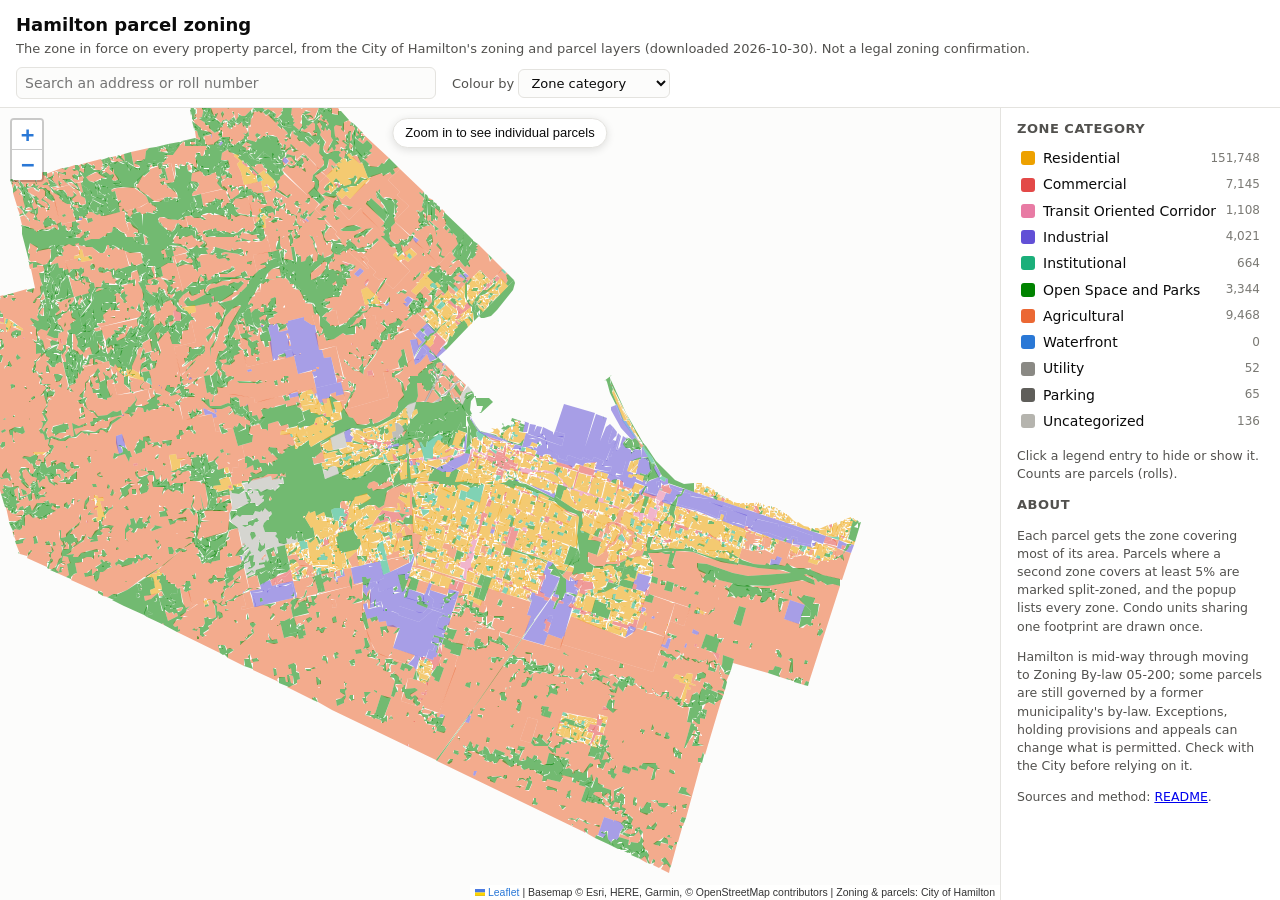
==== hamilton/parcel_zoning/site/index.html @ b2a0b999 "Hamilton: add parcel zoning web map and live-service validation - scripts/validate.py checks 600 sam" ====
<!doctype html>
<html lang="en">
<head>
<meta charset="utf-8">
<meta name="viewport" content="width=device-width, initial-scale=1">
<title>Hamilton Parcel Zoning</title>
<meta name="description" content="The zoning of every property parcel in the City of Hamilton, from the City's open zoning and parcel layers.">
<link rel="stylesheet" href="vendor/leaflet/leaflet.css">
<style>
  :root {
    color-scheme: light;
    --bg: #fcfcfb; --panel: #ffffff; --ink: #0b0b0b; --ink-2: #52514e; --ink-3: #7a7974;
    --line: #e4e3df; --accent: #2a78d6; --muted-fill: #c9c8c2;
    /* Zoning category colours (planning-map conventions; see README "Map colours"). */
    --c0: #eda100; --c1: #e34948; --c2: #e87ba4; --c3: #6250d6; --c4: #1baf7a; --c5: #008300;
    --c6: #eb6834; --c7: #2a78d6; --c8: #8a8984; --c9: #5f5e5a; --c10: #b5b4ae;
    --by0: #2a78d6; --by1: #eb6834; --hi: #d03b3b;
  }
  @media (prefers-color-scheme: dark) {
    :root:not([data-theme="light"]) {
      color-scheme: dark;
      --bg: #1a1a19; --panel: #232322; --ink: #f0efec; --ink-2: #c3c2b7; --ink-3: #9a998f;
      --line: #3a3a37; --accent: #3987e5; --muted-fill: #4a4a46;
      --c0: #c98500; --c1: #e66767; --c2: #d55181; --c3: #9085e9; --c4: #199e70; --c5: #2f9a2f;
      --c6: #d95926; --c7: #3987e5; --c8: #8a8984; --c9: #6e6d68; --c10: #5a5955;
      --by0: #3987e5; --by1: #d95926; --hi: #e66767;
    }
  }
  :root[data-theme="dark"] {
    color-scheme: dark;
    --bg: #1a1a19; --panel: #232322; --ink: #f0efec; --ink-2: #c3c2b7; --ink-3: #9a998f;
    --line: #3a3a37; --accent: #3987e5; --muted-fill: #4a4a46;
    --c0: #c98500; --c1: #e66767; --c2: #d55181; --c3: #9085e9; --c4: #199e70; --c5: #2f9a2f;
    --c6: #d95926; --c7: #3987e5; --c8: #8a8984; --c9: #6e6d68; --c10: #5a5955;
    --by0: #3987e5; --by1: #d95926; --hi: #e66767;
  }
  * { box-sizing: border-box; }
  html, body { margin: 0; height: 100%; background: var(--bg); color: var(--ink);
    font: 14px/1.45 system-ui, -apple-system, "Segoe UI", Roboto, sans-serif; }
  body { display: flex; flex-direction: column; }
  header { padding: 12px 16px 8px; border-bottom: 1px solid var(--line); background: var(--panel); }
  h1 { font-size: 18px; margin: 0 0 2px; }
  .sub { color: var(--ink-2); margin: 0; font-size: 13px; }
  .controls { display: flex; flex-wrap: wrap; gap: 8px 16px; align-items: center; margin-top: 8px; }
  .controls label { color: var(--ink-2); font-size: 13px; }
  select, input[type=search] { font: inherit; color: var(--ink); background: var(--bg);
    border: 1px solid var(--line); border-radius: 6px; padding: 5px 8px; }
  .search { position: relative; flex: 1 1 260px; max-width: 420px; }
  .search input { width: 100%; }
  #results { position: absolute; z-index: 1001; left: 0; right: 0; top: 100%; margin: 2px 0 0;
    padding: 0; list-style: none; background: var(--panel); border: 1px solid var(--line);
    border-radius: 6px; box-shadow: 0 4px 16px rgba(0,0,0,.15); max-height: 300px; overflow: auto; }
  #results:empty { display: none; }
  #results li { padding: 6px 10px; cursor: pointer; }
  #results li:hover, #results li[aria-selected=true] { background: var(--line); }
  #results small { color: var(--ink-3); }
  main { flex: 1; display: flex; min-height: 0; }
  #map { flex: 1; min-height: 300px; background: var(--bg); }
  aside { width: 280px; overflow: auto; padding: 12px 16px; border-left: 1px solid var(--line);
    background: var(--panel); }
  aside h2 { font-size: 13px; text-transform: uppercase; letter-spacing: .04em; color: var(--ink-2); margin: 12px 0 6px; }
  aside h2:first-child { margin-top: 0; }
  .legend button { display: flex; width: 100%; align-items: center; gap: 8px; text-align: left;
    font: inherit; color: var(--ink); background: none; border: 0; padding: 3px 4px; border-radius: 4px; cursor: pointer; }
  .legend button:hover { background: var(--line); }
  .legend button[aria-pressed=false] { opacity: .35; }
  .sw { width: 14px; height: 14px; border-radius: 3px; flex: none; }
  .legend .n { margin-left: auto; color: var(--ink-3); font-variant-numeric: tabular-nums; font-size: 12px; }
  .note { color: var(--ink-2); font-size: 12.5px; }
  .zoomhint { position: absolute; z-index: 1000; left: 50%; transform: translateX(-50%); top: 10px;
    background: var(--panel); color: var(--ink); border: 1px solid var(--line); border-radius: 16px;
    padding: 4px 12px; font-size: 13px; box-shadow: 0 2px 8px rgba(0,0,0,.12); pointer-events: none; }
  .leaflet-popup-content { font-size: 13px; line-height: 1.4; min-width: 230px; }
  .leaflet-popup-content-wrapper, .leaflet-popup-tip { background: var(--panel); color: var(--ink); }
  .pop h3 { font-size: 14px; margin: 0 0 4px; }
  .pop table { border-collapse: collapse; width: 100%; }
  .pop td { padding: 2px 0; vertical-align: top; }
  .pop td:first-child { color: var(--ink-2); padding-right: 8px; white-space: nowrap; }
  .pop .tag { display: inline-block; border: 1px solid var(--line); border-radius: 10px; padding: 0 6px; margin: 2px 2px 0 0; font-size: 12px; }
  .leaflet-container a { color: var(--accent); }
  @media (max-width: 720px) {
    main { flex-direction: column; }
    aside { width: auto; max-height: 34vh; border-left: 0; border-top: 1px solid var(--line); }
  }
</style>
</head>
<body>
<header>
  <h1>Hamilton parcel zoning</h1>
  <p class="sub">The zone in force on every property parcel, from the City of Hamilton's zoning and parcel layers (downloaded <span id="asof">…</span>). Not a legal zoning confirmation.</p>
  <div class="controls">
    <div class="search">
      <input id="q" type="search" placeholder="Search an address or roll number" autocomplete="off" aria-label="Search an address or roll number">
      <ul id="results" role="listbox"></ul>
    </div>
    <label>Colour by
      <select id="mode">
        <option value="category">Zone category</option>
        <option value="bylaw">Governing by-law</option>
        <option value="flag">Special condition</option>
      </select>
    </label>
    <label id="flagwrap" hidden>Condition
      <select id="flag">
        <option value="1">Split-zoned (2+ zones)</option>
        <option value="2">Site-specific exception</option>
        <option value="4">Holding provision (H)</option>
        <option value="8">Temporary use provision</option>
        <option value="16">Tagged with an OLT/OMB case</option>
        <option value="32">Council-approved change pending</option>
        <option value="128">Interim control by-law area</option>
        <option value="256">Zoning compliance review area</option>
        <option value="512">H-converted dwelling</option>
        <option value="64">Parcel shape doubtful</option>
      </select>
    </label>
  </div>
</header>
<main>
  <div id="map" style="position:relative"><div class="zoomhint" id="hint">Zoom in to see individual parcels</div></div>
  <aside>
    <h2 id="legend-title">Zone category</h2>
    <div class="legend" id="legend"></div>
    <p class="note" id="legend-note">Click a legend entry to hide or show it. Counts are parcels (rolls).</p>
    <h2>About</h2>
    <p class="note">Each parcel gets the zone covering most of its area. Parcels where a second zone covers at least 5% are marked split-zoned, and the popup lists every zone. Condo units sharing one footprint are drawn once.</p>
    <p class="note">Hamilton is mid-way through moving to Zoning By-law 05-200; some parcels are still governed by a former municipality's by-law. Exceptions, holding provisions and appeals can change what is permitted. Check with the City before relying on it.</p>
    <p class="note">Sources and method: <a href="../README.md">README</a>.</p>
  </aside>
</main>
<script src="vendor/leaflet/leaflet.js"></script>
<script src="app.js"></script>
</body>
</html>
---- hamilton/parcel_zoning/site/vendor/leaflet/leaflet.css ----
/* required styles */

.leaflet-pane,
.leaflet-tile,
.leaflet-marker-icon,
.leaflet-marker-shadow,
.leaflet-tile-container,
.leaflet-pane > svg,
.leaflet-pane > canvas,
.leaflet-zoom-box,
.leaflet-image-layer,
.leaflet-layer {
	position: absolute;
	left: 0;
	top: 0;
	}
.leaflet-container {
	overflow: hidden;
	}
.leaflet-tile,
.leaflet-marker-icon,
.leaflet-marker-shadow {
	-webkit-user-select: none;
	   -moz-user-select: none;
	        user-select: none;
	  -webkit-user-drag: none;
	}
/* Prevents IE11 from highlighting tiles in blue */
.leaflet-tile::selection {
	background: transparent;
}
/* Safari renders non-retina tile on retina better with this, but Chrome is worse */
.leaflet-safari .leaflet-tile {
	image-rendering: -webkit-optimize-contrast;
	}
/* hack that prevents hw layers "stretching" when loading new tiles */
.leaflet-safari .leaflet-tile-container {
	width: 1600px;
	height: 1600px;
	-webkit-transform-origin: 0 0;
	}
.leaflet-marker-icon,
.leaflet-marker-shadow {
	display: block;
	}
/* .leaflet-container svg: reset svg max-width decleration shipped in Joomla! (joomla.org) 3.x */
/* .leaflet-container img: map is broken in FF if you have max-width: 100% on tiles */
.leaflet-container .leaflet-overlay-pane svg {
	max-width: none !important;
	max-height: none !important;
	}
.leaflet-container .leaflet-marker-pane img,
.leaflet-container .leaflet-shadow-pane img,
.leaflet-container .leaflet-tile-pane img,
.leaflet-container img.leaflet-image-layer,
.leaflet-container .leaflet-tile {
	max-width: none !important;
	max-height: none !important;
	width: auto;
	padding: 0;
	}

.leaflet-container img.leaflet-tile {
	/* See: https://bugs.chromium.org/p/chromium/issues/detail?id=600120 */
	mix-blend-mode: plus-lighter;
}

.leaflet-container.leaflet-touch-zoom {
	-ms-touch-action: pan-x pan-y;
	touch-action: pan-x pan-y;
	}
.leaflet-container.leaflet-touch-drag {
	-ms-touch-action: pinch-zoom;
	/* Fallback for FF which doesn't support pinch-zoom */
	touch-action: none;
	touch-action: pinch-zoom;
}
.leaflet-container.leaflet-touch-drag.leaflet-touch-zoom {
	-ms-touch-action: none;
	touch-action: none;
}
.leaflet-container {
	-webkit-tap-highlight-color: transparent;
}
.leaflet-container a {
	-webkit-tap-highlight-color: rgba(51, 181, 229, 0.4);
}
.leaflet-tile {
	filter: inherit;
	visibility: hidden;
	}
.leaflet-tile-loaded {
	visibility: inherit;
	}
.leaflet-zoom-box {
	width: 0;
	height: 0;
	-moz-box-sizing: border-box;
	     box-sizing: border-box;
	z-index: 800;
	}
/* workaround for https://bugzilla.mozilla.org/show_bug.cgi?id=888319 */
.leaflet-overlay-pane svg {
	-moz-user-select: none;
	}

.leaflet-pane         { z-index: 400; }

.leaflet-tile-pane    { z-index: 200; }
.leaflet-overlay-pane { z-index: 400; }
.leaflet-shadow-pane  { z-index: 500; }
.leaflet-marker-pane  { z-index: 600; }
.leaflet-tooltip-pane   { z-index: 650; }
.leaflet-popup-pane   { z-index: 700; }

.leaflet-map-pane canvas { z-index: 100; }
.leaflet-map-pane svg    { z-index: 200; }

.leaflet-vml-shape {
	width: 1px;
	height: 1px;
	}
.lvml {
	behavior: url(#default#VML);
	display: inline-block;
	position: absolute;
	}


/* control positioning */

.leaflet-control {
	position: relative;
	z-index: 800;
	pointer-events: visiblePainted; /* IE 9-10 doesn't have auto */
	pointer-events: auto;
	}
.leaflet-top,
.leaflet-bottom {
	position: absolute;
	z-index: 1000;
	pointer-events: none;
	}
.leaflet-top {
	top: 0;
	}
.leaflet-right {
	right: 0;
	}
.leaflet-bottom {
	bottom: 0;
	}
.leaflet-left {
	left: 0;
	}
.leaflet-control {
	float: left;
	clear: both;
	}
.leaflet-right .leaflet-control {
	float: right;
	}
.leaflet-top .leaflet-control {
	margin-top: 10px;
	}
.leaflet-bottom .leaflet-control {
	margin-bottom: 10px;
	}
.leaflet-left .leaflet-control {
	margin-left: 10px;
	}
.leaflet-right .leaflet-control {
	margin-right: 10px;
	}


/* zoom and fade animations */

.leaflet-fade-anim .leaflet-popup {
	opacity: 0;
	-webkit-transition: opacity 0.2s linear;
	   -moz-transition: opacity 0.2s linear;
	        transition: opacity 0.2s linear;
	}
.leaflet-fade-anim .leaflet-map-pane .leaflet-popup {
	opacity: 1;
	}
.leaflet-zoom-animated {
	-webkit-transform-origin: 0 0;
	    -ms-transform-origin: 0 0;
	        transform-origin: 0 0;
	}
svg.leaflet-zoom-animated {
	will-change: transform;
}

.leaflet-zoom-anim .leaflet-zoom-animated {
	-webkit-transition: -webkit-transform 0.25s cubic-bezier(0,0,0.25,1);
	   -moz-transition:    -moz-transform 0.25s cubic-bezier(0,0,0.25,1);
	        transition:         transform 0.25s cubic-bezier(0,0,0.25,1);
	}
.leaflet-zoom-anim .leaflet-tile,
.leaflet-pan-anim .leaflet-tile {
	-webkit-transition: none;
	   -moz-transition: none;
	        transition: none;
	}

.leaflet-zoom-anim .leaflet-zoom-hide {
	visibility: hidden;
	}


/* cursors */

.leaflet-interactive {
	cursor: pointer;
	}
.leaflet-grab {
	cursor: -webkit-grab;
	cursor:    -moz-grab;
	cursor:         grab;
	}
.leaflet-crosshair,
.leaflet-crosshair .leaflet-interactive {
	cursor: crosshair;
	}
.leaflet-popup-pane,
.leaflet-control {
	cursor: auto;
	}
.leaflet-dragging .leaflet-grab,
.leaflet-dragging .leaflet-grab .leaflet-interactive,
.leaflet-dragging .leaflet-marker-draggable {
	cursor: move;
	cursor: -webkit-grabbing;
	cursor:    -moz-grabbing;
	cursor:         grabbing;
	}

/* marker & overlays interactivity */
.leaflet-marker-icon,
.leaflet-marker-shadow,
.leaflet-image-layer,
.leaflet-pane > svg path,
.leaflet-tile-container {
	pointer-events: none;
	}

.leaflet-marker-icon.leaflet-interactive,
.leaflet-image-layer.leaflet-interactive,
.leaflet-pane > svg path.leaflet-interactive,
svg.leaflet-image-layer.leaflet-interactive path {
	pointer-events: visiblePainted; /* IE 9-10 doesn't have auto */
	pointer-events: auto;
	}

/* visual tweaks */

.leaflet-container {
	background: #ddd;
	outline-offset: 1px;
	}
.leaflet-container a {
	color: #0078A8;
	}
.leaflet-zoom-box {
	border: 2px dotted #38f;
	background: rgba(255,255,255,0.5);
	}


/* general typography */
.leaflet-container {
	font-family: "Helvetica Neue", Arial, Helvetica, sans-serif;
	font-size: 12px;
	font-size: 0.75rem;
	line-height: 1.5;
	}


/* general toolbar styles */

.leaflet-bar {
	box-shadow: 0 1px 5px rgba(0,0,0,0.65);
	border-radius: 4px;
	}
.leaflet-bar a {
	background-color: #fff;
	border-bottom: 1px solid #ccc;
	width: 26px;
	height: 26px;
	line-height: 26px;
	display: block;
	text-align: center;
	text-decoration: none;
	color: black;
	}
.leaflet-bar a,
.leaflet-control-layers-toggle {
	background-position: 50% 50%;
	background-repeat: no-repeat;
	display: block;
	}
.leaflet-bar a:hover,
.leaflet-bar a:focus {
	background-color: #f4f4f4;
	}
.leaflet-bar a:first-child {
	border-top-left-radius: 4px;
	border-top-right-radius: 4px;
	}
.leaflet-bar a:last-child {
	border-bottom-left-radius: 4px;
	border-bottom-right-radius: 4px;
	border-bottom: none;
	}
.leaflet-bar a.leaflet-disabled {
	cursor: default;
	background-color: #f4f4f4;
	color: #bbb;
	}

.leaflet-touch .leaflet-bar a {
	width: 30px;
	height: 30px;
	line-height: 30px;
	}
.leaflet-touch .leaflet-bar a:first-child {
	border-top-left-radius: 2px;
	border-top-right-radius: 2px;
	}
.leaflet-touch .leaflet-bar a:last-child {
	border-bottom-left-radius: 2px;
	border-bottom-right-radius: 2px;
	}

/* zoom control */

.leaflet-control-zoom-in,
.leaflet-control-zoom-out {
	font: bold 18px 'Lucida Console', Monaco, monospace;
	text-indent: 1px;
	}

.leaflet-touch .leaflet-control-zoom-in, .leaflet-touch .leaflet-control-zoom-out  {
	font-size: 22px;
	}


/* layers control */

.leaflet-control-layers {
	box-shadow: 0 1px 5px rgba(0,0,0,0.4);
	background: #fff;
	border-radius: 5px;
	}
.leaflet-control-layers-toggle {
	background-image: url(images/layers.png);
	width: 36px;
	height: 36px;
	}
.leaflet-retina .leaflet-control-layers-toggle {
	background-image: url(images/layers-2x.png);
	background-size: 26px 26px;
	}
.leaflet-touch .leaflet-control-layers-toggle {
	width: 44px;
	height: 44px;
	}
.leaflet-control-layers .leaflet-control-layers-list,
.leaflet-control-layers-expanded .leaflet-control-layers-toggle {
	display: none;
	}
.leaflet-control-layers-expanded .leaflet-control-layers-list {
	display: block;
	position: relative;
	}
.leaflet-control-layers-expanded {
	padding: 6px 10px 6px 6px;
	color: #333;
	background: #fff;
	}
.leaflet-control-layers-scrollbar {
	overflow-y: scroll;
	overflow-x: hidden;
	padding-right: 5px;
	}
.leaflet-control-layers-selector {
	margin-top: 2px;
	position: relative;
	top: 1px;
	}
.leaflet-control-layers label {
	display: block;
	font-size: 13px;
	font-size: 1.08333em;
	}
.leaflet-control-layers-separator {
	height: 0;
	border-top: 1px solid #ddd;
	margin: 5px -10px 5px -6px;
	}

/* Default icon URLs */
.leaflet-default-icon-path { /* used only in path-guessing heuristic, see L.Icon.Default */
	background-image: url(images/marker-icon.png);
	}


/* attribution and scale controls */

.leaflet-container .leaflet-control-attribution {
	background: #fff;
	background: rgba(255, 255, 255, 0.8);
	margin: 0;
	}
.leaflet-control-attribution,
.leaflet-control-scale-line {
	padding: 0 5px;
	color: #333;
	line-height: 1.4;
	}
.leaflet-control-attribution a {
	text-decoration: none;
	}
.leaflet-control-attribution a:hover,
.leaflet-control-attribution a:focus {
	text-decoration: underline;
	}
.leaflet-attribution-flag {
	display: inline !important;
	vertical-align: baseline !important;
	width: 1em;
	height: 0.6669em;
	}
.leaflet-left .leaflet-control-scale {
	margin-left: 5px;
	}
.leaflet-bottom .leaflet-control-scale {
	margin-bottom: 5px;
	}
.leaflet-control-scale-line {
	border: 2px solid #777;
	border-top: none;
	line-height: 1.1;
	padding: 2px 5px 1px;
	white-space: nowrap;
	-moz-box-sizing: border-box;
	     box-sizing: border-box;
	background: rgba(255, 255, 255, 0.8);
	text-shadow: 1px 1px #fff;
	}
.leaflet-control-scale-line:not(:first-child) {
	border-top: 2px solid #777;
	border-bottom: none;
	margin-top: -2px;
	}
.leaflet-control-scale-line:not(:first-child):not(:last-child) {
	border-bottom: 2px solid #777;
	}

.leaflet-touch .leaflet-control-attribution,
.leaflet-touch .leaflet-control-layers,
.leaflet-touch .leaflet-bar {
	box-shadow: none;
	}
.leaflet-touch .leaflet-control-layers,
.leaflet-touch .leaflet-bar {
	border: 2px solid rgba(0,0,0,0.2);
	background-clip: padding-box;
	}


/* popup */

.leaflet-popup {
	position: absolute;
	text-align: center;
	margin-bottom: 20px;
	}
.leaflet-popup-content-wrapper {
	padding: 1px;
	text-align: left;
	border-radius: 12px;
	}
.leaflet-popup-content {
	margin: 13px 24px 13px 20px;
	line-height: 1.3;
	font-size: 13px;
	font-size: 1.08333em;
	min-height: 1px;
	}
.leaflet-popup-content p {
	margin: 17px 0;
	margin: 1.3em 0;
	}
.leaflet-popup-tip-container {
	width: 40px;
	height: 20px;
	position: absolute;
	left: 50%;
	margin-top: -1px;
	margin-left: -20px;
	overflow: hidden;
	pointer-events: none;
	}
.leaflet-popup-tip {
	width: 17px;
	height: 17px;
	padding: 1px;

	margin: -10px auto 0;
	pointer-events: auto;

	-webkit-transform: rotate(45deg);
	   -moz-transform: rotate(45deg);
	    -ms-transform: rotate(45deg);
	        transform: rotate(45deg);
	}
.leaflet-popup-content-wrapper,
.leaflet-popup-tip {
	background: white;
	color: #333;
	box-shadow: 0 3px 14px rgba(0,0,0,0.4);
	}
.leaflet-container a.leaflet-popup-close-button {
	position: absolute;
	top: 0;
	right: 0;
	border: none;
	text-align: center;
	width: 24px;
	height: 24px;
	font: 16px/24px Tahoma, Verdana, sans-serif;
	color: #757575;
	text-decoration: none;
	background: transparent;
	}
.leaflet-container a.leaflet-popup-close-button:hover,
.leaflet-container a.leaflet-popup-close-button:focus {
	color: #585858;
	}
.leaflet-popup-scrolled {
	overflow: auto;
	}

.leaflet-oldie .leaflet-popup-content-wrapper {
	-ms-zoom: 1;
	}
.leaflet-oldie .leaflet-popup-tip {
	width: 24px;
	margin: 0 auto;

	-ms-filter: "progid:DXImageTransform.Microsoft.Matrix(M11=0.70710678, M12=0.70710678, M21=-0.70710678, M22=0.70710678)";
	filter: progid:DXImageTransform.Microsoft.Matrix(M11=0.70710678, M12=0.70710678, M21=-0.70710678, M22=0.70710678);
	}

.leaflet-oldie .leaflet-control-zoom,
.leaflet-oldie .leaflet-control-layers,
.leaflet-oldie .leaflet-popup-content-wrapper,
.leaflet-oldie .leaflet-popup-tip {
	border: 1px solid #999;
	}


/* div icon */

.leaflet-div-icon {
	background: #fff;
	border: 1px solid #666;
	}


/* Tooltip */
/* Base styles for the element that has a tooltip */
.leaflet-tooltip {
	position: absolute;
	padding: 6px;
	background-color: #fff;
	border: 1px solid #fff;
	border-radius: 3px;
	color: #222;
	white-space: nowrap;
	-webkit-user-select: none;
	-moz-user-select: none;
	-ms-user-select: none;
	user-select: none;
	pointer-events: none;
	box-shadow: 0 1px 3px rgba(0,0,0,0.4);
	}
.leaflet-tooltip.leaflet-interactive {
	cursor: pointer;
	pointer-events: auto;
	}
.leaflet-tooltip-top:before,
.leaflet-tooltip-bottom:before,
.leaflet-tooltip-left:before,
.leaflet-tooltip-right:before {
	position: absolute;
	pointer-events: none;
	border: 6px solid transparent;
	background: transparent;
	content: "";
	}

/* Directions */

.leaflet-tooltip-bottom {
	margin-top: 6px;
}
.leaflet-tooltip-top {
	margin-top: -6px;
}
.leaflet-tooltip-bottom:before,
.leaflet-tooltip-top:before {
	left: 50%;
	margin-left: -6px;
	}
.leaflet-tooltip-top:before {
	bottom: 0;
	margin-bottom: -12px;
	border-top-color: #fff;
	}
.leaflet-tooltip-bottom:before {
	top: 0;
	margin-top: -12px;
	margin-left: -6px;
	border-bottom-color: #fff;
	}
.leaflet-tooltip-left {
	margin-left: -6px;
}
.leaflet-tooltip-right {
	margin-left: 6px;
}
.leaflet-tooltip-left:before,
.leaflet-tooltip-right:before {
	top: 50%;
	margin-top: -6px;
	}
.leaflet-tooltip-left:before {
	right: 0;
	margin-right: -12px;
	border-left-color: #fff;
	}
.leaflet-tooltip-right:before {
	left: 0;
	margin-left: -12px;
	border-right-color: #fff;
	}

/* Printing */

@media print {
	/* Prevent printers from removing background-images of controls. */
	.leaflet-control {
		-webkit-print-color-adjust: exact;
		print-color-adjust: exact;
		}
	}
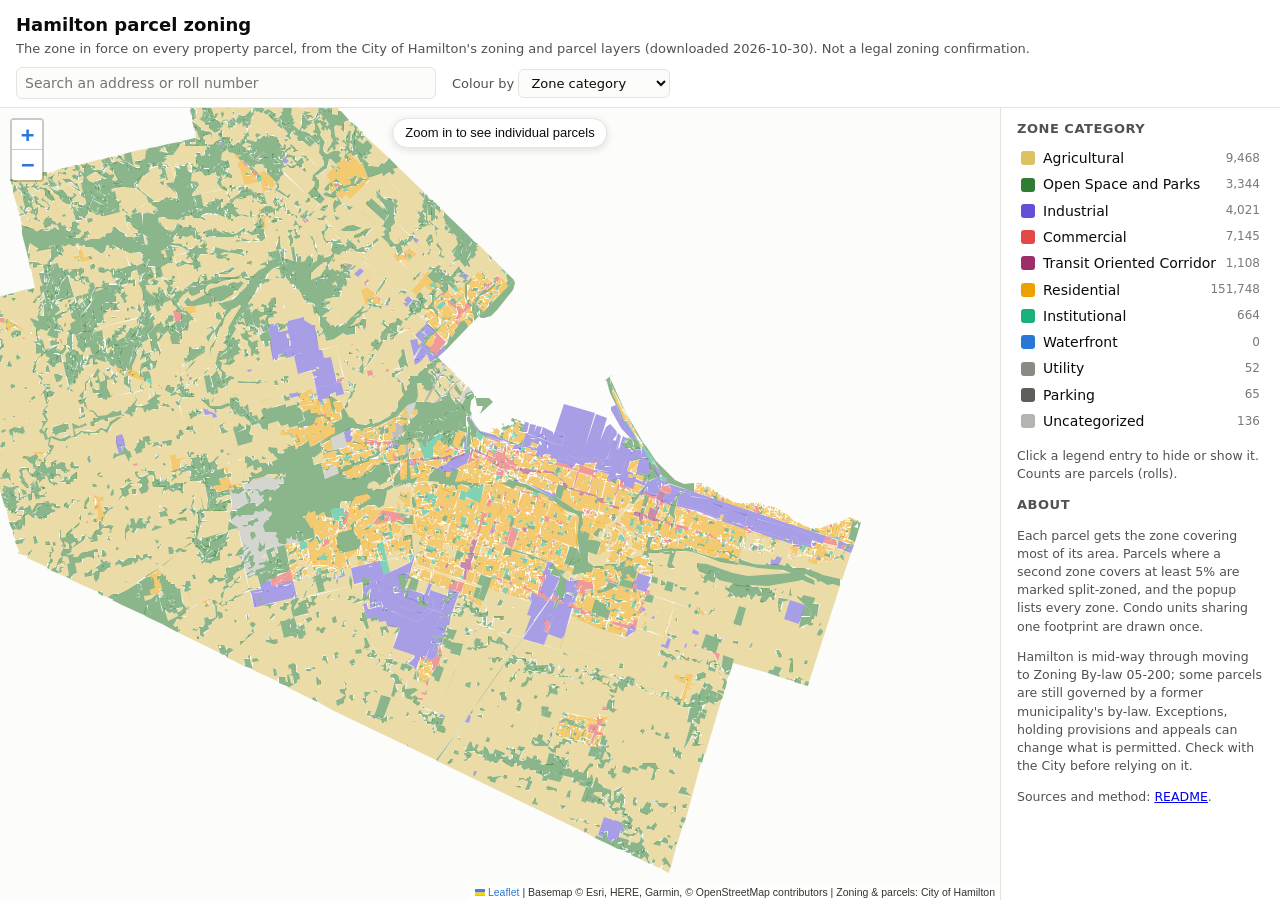
==== commit b2d1c2c0: "Hamilton map: validated zone palette, legend order and parcel_zoning README The first palette failed" ====
--- a/hamilton/parcel_zoning/site/index.html
+++ b/hamilton/parcel_zoning/site/index.html
@@ -11,9 +11,10 @@
     color-scheme: light;
     --bg: #fcfcfb; --panel: #ffffff; --ink: #0b0b0b; --ink-2: #52514e; --ink-3: #7a7974;
     --line: #e4e3df; --accent: #2a78d6; --muted-fill: #c9c8c2;
-    /* Zoning category colours (planning-map conventions; see README "Map colours"). */
-    --c0: #eda100; --c1: #e34948; --c2: #e87ba4; --c3: #6250d6; --c4: #1baf7a; --c5: #008300;
-    --c6: #eb6834; --c7: #2a78d6; --c8: #8a8984; --c9: #5f5e5a; --c10: #b5b4ae;
+    /* Zoning category colours, indexed like meta.categories (planning-map conventions; validated
+       in the legend order LEGEND_ORDER in app.js - see README "Map colours"). */
+    --c0: #eda100; --c1: #e34948; --c2: #9c2f6a; --c3: #6250d6; --c4: #1baf7a; --c5: #2e7d32;
+    --c6: #dcc163; --c7: #2a78d6; --c8: #8a8984; --c9: #5f5e5a; --c10: #b5b4ae;
     --by0: #2a78d6; --by1: #eb6834; --hi: #d03b3b;
   }
   @media (prefers-color-scheme: dark) {
@@ -21,8 +22,8 @@
       color-scheme: dark;
       --bg: #1a1a19; --panel: #232322; --ink: #f0efec; --ink-2: #c3c2b7; --ink-3: #9a998f;
       --line: #3a3a37; --accent: #3987e5; --muted-fill: #4a4a46;
-      --c0: #c98500; --c1: #e66767; --c2: #d55181; --c3: #9085e9; --c4: #199e70; --c5: #2f9a2f;
-      --c6: #d95926; --c7: #3987e5; --c8: #8a8984; --c9: #6e6d68; --c10: #5a5955;
+      --c0: #c98500; --c1: #e66767; --c2: #a83a74; --c3: #9085e9; --c4: #199e70; --c5: #2e7d32;
+      --c6: #b8a040; --c7: #3987e5; --c8: #8a8984; --c9: #6e6d68; --c10: #5a5955;
       --by0: #3987e5; --by1: #d95926; --hi: #e66767;
     }
   }
@@ -30,8 +31,8 @@
     color-scheme: dark;
     --bg: #1a1a19; --panel: #232322; --ink: #f0efec; --ink-2: #c3c2b7; --ink-3: #9a998f;
     --line: #3a3a37; --accent: #3987e5; --muted-fill: #4a4a46;
-    --c0: #c98500; --c1: #e66767; --c2: #d55181; --c3: #9085e9; --c4: #199e70; --c5: #2f9a2f;
-    --c6: #d95926; --c7: #3987e5; --c8: #8a8984; --c9: #6e6d68; --c10: #5a5955;
+    --c0: #c98500; --c1: #e66767; --c2: #a83a74; --c3: #9085e9; --c4: #199e70; --c5: #2e7d32;
+    --c6: #b8a040; --c7: #3987e5; --c8: #8a8984; --c9: #6e6d68; --c10: #5a5955;
     --by0: #3987e5; --by1: #d95926; --hi: #e66767;
   }
   * { box-sizing: border-box; }
